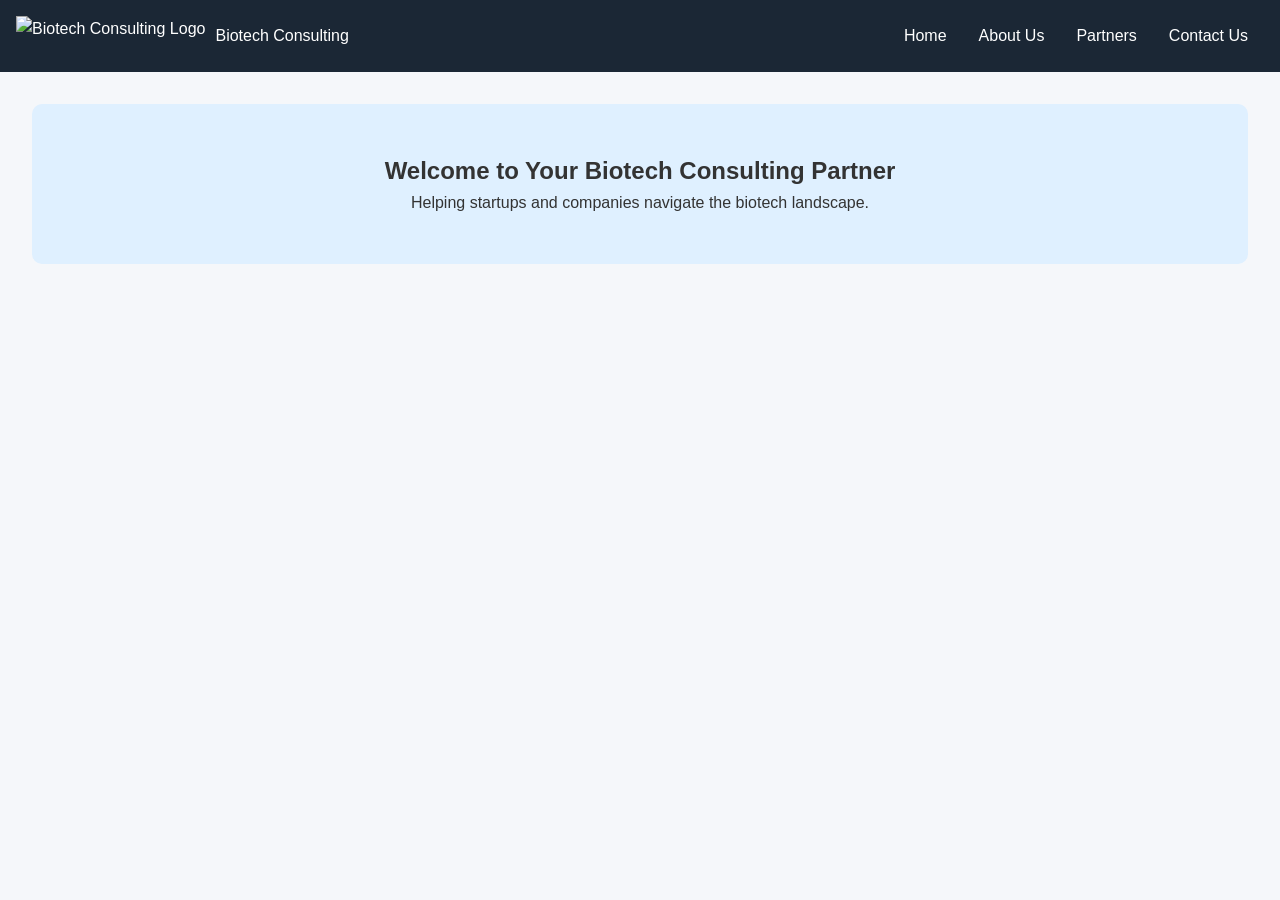
==== index.html @ 98f5be33 "Init commit" ====
<!DOCTYPE html>
<html lang="en">
<head>
  <meta charset="UTF-8" />
  <meta name="viewport" content="width=device-width, initial-scale=1.0"/>
  <title>Biotech Consulting</title>
  <link rel="stylesheet" href="styles.css" />
</head>
<body>
  <header>
    <div class="logo">
      <img src="logo.png" alt="Biotech Consulting Logo" />
      <span>Biotech Consulting</span>
    </div>
    <nav>
      <input type="checkbox" id="menu-toggle" />
      <label for="menu-toggle" class="menu-icon">&#9776;</label>
      <ul class="menu">
        <li><a href="index.html">Home</a></li>
        <li><a href="about.html">About Us</a></li>
        <li><a href="partners.html">Partners</a></li>
        <li><a href="contact.html">Contact Us</a></li>
      </ul>
    </nav>
  </header>

  <main>
    <section class="hero">
      <h1>Welcome to Your Biotech Consulting Partner</h1>
      <p>Helping startups and companies navigate the biotech landscape.</p>
    </section>
  </main>
</body>
</html>
---- styles.css ----
* {
  margin: 0;
  padding: 0;
  box-sizing: border-box;
}

body {
  font-family: Arial, sans-serif;
  line-height: 1.6;
  background: #f5f7fa;
  color: #333;
}

header {
  display: flex;
  justify-content: space-between;
  align-items: center;
  background-color: #1b2735;
  color: white;
  padding: 1em;
  position: sticky;
  top: 0;
  z-index: 1000;
}

.logo {
  display: flex;
  align-items: center;
}

.logo img {
  height: 40px;
  margin-right: 10px;
}

nav {
  position: relative;
}

.menu {
  display: flex;
  list-style: none;
}

.menu li a {
  color: white;
  text-decoration: none;
  padding: 0.5em 1em;
}

.menu-icon {
  display: none;
  font-size: 26px;
  cursor: pointer;
}

#menu-toggle {
  display: none;
}

/* Responsive Menu */
@media (max-width: 768px) {
  .menu {
    display: none;
    flex-direction: column;
    position: absolute;
    background-color: #1b2735;
    top: 60px;
    right: 0;
    width: 200px;
  }

  #menu-toggle:checked + .menu-icon + .menu {
    display: flex;
  }

  .menu-icon {
    display: block;
  }
}

main {
  padding: 2em;
  text-align: center;
}

.hero {
  padding: 3em 1em;
  background: #dff0ff;
  border-radius: 10px;
}
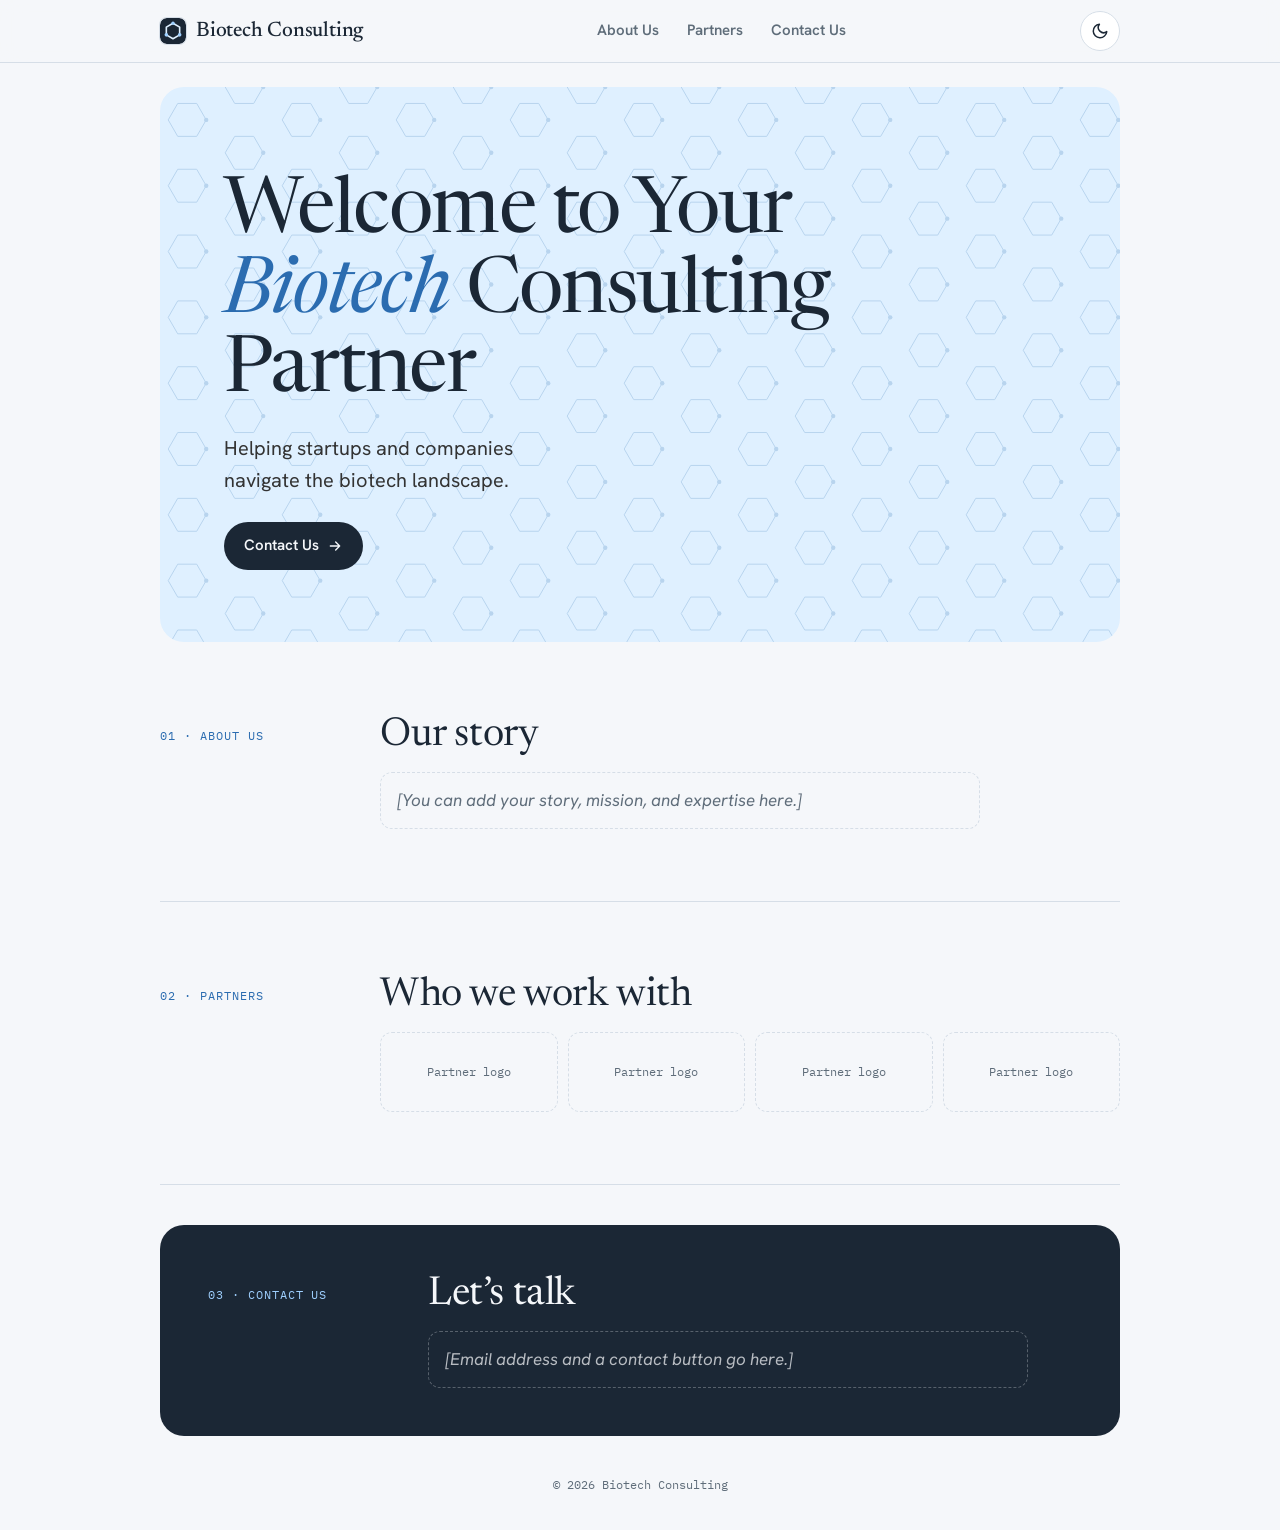
==== commit 866df1b8: "Redesign as a modern, phone-friendly single page Same words and navy / light-blue palette, now with " ====
--- a/index.html
+++ b/index.html
@@ -1,34 +1,124 @@
-<!DOCTYPE html>
+<!doctype html>
 <html lang="en">
 <head>
-  <meta charset="UTF-8" />
-  <meta name="viewport" content="width=device-width, initial-scale=1.0"/>
+  <meta charset="utf-8">
+  <meta name="viewport" content="width=device-width, initial-scale=1, viewport-fit=cover">
   <title>Biotech Consulting</title>
-  <link rel="stylesheet" href="styles.css" />
+  <link rel="icon" type="image/svg+xml" href="assets/brand/bc-logo.svg">
+  <meta name="description" content="Helping startups and companies navigate the biotech landscape.">
+  <meta name="theme-color" content="#F5F7FA">
+
+  <!-- Theme boot: runs before the stylesheet so a stored choice never flashes the other theme. -->
+  <script>
+    (function () {
+      var stored = null;
+      try { stored = localStorage.getItem("bc.theme"); } catch (e) {}
+      if (stored === "light" || stored === "dark") document.documentElement.setAttribute("data-theme", stored);
+    })();
+  </script>
+
+  <link rel="preconnect" href="https://fonts.googleapis.com">
+  <link rel="preconnect" href="https://fonts.gstatic.com" crossorigin>
+  <link rel="stylesheet" href="https://fonts.googleapis.com/css2?family=Newsreader:ital,opsz,wght@0,6..72,400;0,6..72,500;1,6..72,400&family=Hanken+Grotesk:wght@400;500;600&family=IBM+Plex+Mono:wght@400;500&display=swap">
+  <link rel="stylesheet" href="styles.css?v=__BUILD__">
 </head>
 <body>
-  <header>
-    <div class="logo">
-      <img src="logo.png" alt="Biotech Consulting Logo" />
-      <span>Biotech Consulting</span>
+  <header class="topbar">
+    <div class="wrap topbar-inner">
+      <a class="mark" href="#top">
+        <img src="assets/brand/bc-logo.svg" alt="" width="26" height="26">
+        Biotech Consulting
+      </a>
+      <nav class="topnav" id="topnav" aria-label="Sections">
+        <a href="#about" data-section="about">About Us</a>
+        <a href="#partners" data-section="partners">Partners</a>
+        <a href="#contact" data-section="contact">Contact Us</a>
+      </nav>
+      <div class="topbar-actions">
+        <button class="icon-btn" id="theme-toggle" type="button" aria-label="Switch to dark theme">
+          <svg class="i-moon" viewBox="0 0 24 24" fill="none" stroke="currentColor" stroke-width="2" stroke-linecap="round" stroke-linejoin="round" aria-hidden="true"><path d="M21 12.8A9 9 0 1 1 11.2 3a7 7 0 0 0 9.8 9.8Z"/></svg>
+          <svg class="i-sun" viewBox="0 0 24 24" fill="none" stroke="currentColor" stroke-width="2" stroke-linecap="round" aria-hidden="true"><circle cx="12" cy="12" r="4"/><path d="M12 2v2M12 20v2M4.9 4.9l1.4 1.4M17.7 17.7l1.4 1.4M2 12h2M20 12h2M4.9 19.1l1.4-1.4M17.7 6.3l1.4-1.4"/></svg>
+        </button>
+        <button class="menu-btn" id="menu-open" type="button" aria-haspopup="dialog" aria-controls="menu">
+          <svg viewBox="0 0 24 24" fill="none" stroke="currentColor" stroke-width="2" stroke-linecap="round" aria-hidden="true"><path d="M4 7h16M4 12h16M4 17h16"/></svg>
+          Menu
+        </button>
+      </div>
     </div>
-    <nav>
-      <input type="checkbox" id="menu-toggle" />
-      <label for="menu-toggle" class="menu-icon">&#9776;</label>
-      <ul class="menu">
-        <li><a href="index.html">Home</a></li>
-        <li><a href="about.html">About Us</a></li>
-        <li><a href="partners.html">Partners</a></li>
-        <li><a href="contact.html">Contact Us</a></li>
-      </ul>
-    </nav>
   </header>
 
-  <main>
+  <main class="wrap" id="top">
     <section class="hero">
-      <h1>Welcome to Your Biotech Consulting Partner</h1>
-      <p>Helping startups and companies navigate the biotech landscape.</p>
+      <canvas id="lattice" aria-hidden="true"></canvas>
+      <div class="hero-text">
+        <h1>Welcome to Your <i>Biotech</i> Consulting Partner</h1>
+        <p class="lede">Helping startups and companies navigate the biotech landscape.</p>
+        <a class="btn btn-primary" href="#contact">
+          Contact Us
+          <svg viewBox="0 0 24 24" fill="none" stroke="currentColor" stroke-width="2" stroke-linecap="round" stroke-linejoin="round" aria-hidden="true"><path d="M5 12h14M13 6l6 6-6 6"/></svg>
+        </a>
+      </div>
+    </section>
+
+    <nav class="chips" aria-label="Jump to section">
+      <a href="#about">About Us</a>
+      <a href="#partners">Partners</a>
+      <a href="#contact">Contact Us</a>
+    </nav>
+
+    <section class="section" id="about">
+      <div class="num">01 · About Us</div>
+      <div class="section-body">
+        <h2>Our story</h2>
+        <p class="placeholder">[You can add your story, mission, and expertise here.]</p>
+      </div>
+    </section>
+
+    <section class="section" id="partners">
+      <div class="num">02 · Partners</div>
+      <div class="section-body">
+        <h2>Who we work with</h2>
+        <ul class="partners">
+          <li>Partner logo</li>
+          <li>Partner logo</li>
+          <li>Partner logo</li>
+          <li>Partner logo</li>
+        </ul>
+      </div>
+    </section>
+
+    <section class="contact" id="contact">
+      <div class="num">03 · Contact Us</div>
+      <div class="section-body">
+        <h2>Let&rsquo;s talk</h2>
+        <p class="placeholder">[Email address and a contact button go here.]</p>
+      </div>
     </section>
   </main>
+
+  <footer class="wrap footer">© 2026 Biotech Consulting</footer>
+
+  <dialog class="sheet" id="menu" aria-label="Menu">
+    <div class="sheet-panel">
+      <div class="sheet-grip" aria-hidden="true"></div>
+      <div class="sheet-head">
+        <span class="sheet-title">Biotech Consulting</span>
+        <button class="icon-btn" id="menu-close" type="button" aria-label="Close menu">
+          <svg viewBox="0 0 24 24" fill="none" stroke="currentColor" stroke-width="2" stroke-linecap="round" aria-hidden="true"><path d="M6 6l12 12M18 6 6 18"/></svg>
+        </button>
+      </div>
+      <nav class="sheet-links" aria-label="Sections">
+        <a href="#top" data-section="top">Home</a>
+        <a href="#about" data-section="about">About Us</a>
+        <a href="#partners" data-section="partners">Partners</a>
+        <a href="#contact" data-section="contact">Contact Us</a>
+      </nav>
+    </div>
+  </dialog>
+
+  <script src="js/theme.js?v=__BUILD__" defer></script>
+  <script src="js/lattice.js?v=__BUILD__" defer></script>
+  <script src="js/menu.js?v=__BUILD__" defer></script>
+  <script src="js/section-nav.js?v=__BUILD__" defer></script>
 </body>
 </html>
--- a/styles.css
+++ b/styles.css
@@ -1,91 +1,241 @@
-* {
+/* One 1040px column. A frosted sticky header, a light-blue hero panel with a
+   drifting molecular lattice, numbered sections with a left label on wide
+   screens, and contact on a navy plate. */
+:root {
+  --navy: #1B2735;
+  --bg: #F5F7FA;
+  --surface: #FFFFFF;
+  --ink: #333333;
+  --head: #1B2735;
+  --muted: #5F6D7A;
+  --line: #D6DEE7;
+  --sky: #DFF0FF;
+  --lattice: #B8D4EE;
+  --accent: #2B6CB0;
+  --plate: #1B2735;
+  --btn: #1B2735;
+  --on-btn: #F5F7FA;
+  --on-plate: #F5F7FA;
+  --on-plate-muted: rgba(245, 247, 250, .72);
+  --plate-line: rgba(245, 247, 250, .28);
+  --scrim: rgba(12, 18, 26, .45);
+
+  --display: 'Newsreader', Georgia, 'Times New Roman', serif;
+  --body: 'Hanken Grotesk', 'Helvetica Neue', Arial, sans-serif;
+  --mono: 'IBM Plex Mono', ui-monospace, Menlo, monospace;
+
+  --col: 1040px;
+  --bar-h: 62px;
+  --ease: cubic-bezier(.32, .72, 0, 1);
+}
+@media (prefers-color-scheme: dark) {
+  :root:not([data-theme="light"]) {
+    --bg: #111821; --surface: #18222E; --ink: #D5DDE6; --head: #F5F7FA; --muted: #91A0AE;
+    --line: #2A3746; --sky: #1A2C3E; --lattice: #26415C; --accent: #8CC2F5; --plate: #0B1118; --btn: #DFF0FF; --on-btn: #1B2735;
+    --scrim: rgba(0, 0, 0, .6);
+    color-scheme: dark;
+  }
+}
+:root[data-theme="dark"] {
+  --bg: #111821; --surface: #18222E; --ink: #D5DDE6; --head: #F5F7FA; --muted: #91A0AE;
+  --line: #2A3746; --sky: #1A2C3E; --lattice: #26415C; --accent: #8CC2F5; --plate: #0B1118; --btn: #DFF0FF; --on-btn: #1B2735;
+  --scrim: rgba(0, 0, 0, .6);
+  color-scheme: dark;
+}
+
+/* ── Layout ─────────────────────────────────────────────────────────────── */
+*, *::before, *::after { box-sizing: border-box; }
+html {
+  touch-action: manipulation;
+  -webkit-text-size-adjust: 100%;
+  scroll-behavior: smooth;
+  scroll-padding-top: calc(var(--bar-h) + env(safe-area-inset-top, 0px) + 12px);
+}
+body {
   margin: 0;
-  padding: 0;
-  box-sizing: border-box;
-}
-
-body {
-  font-family: Arial, sans-serif;
-  line-height: 1.6;
-  background: #f5f7fa;
-  color: #333;
-}
-
-header {
-  display: flex;
-  justify-content: space-between;
-  align-items: center;
-  background-color: #1b2735;
-  color: white;
-  padding: 1em;
-  position: sticky;
-  top: 0;
-  z-index: 1000;
-}
-
-.logo {
-  display: flex;
-  align-items: center;
-}
-
-.logo img {
-  height: 40px;
-  margin-right: 10px;
-}
-
-nav {
-  position: relative;
-}
-
-.menu {
-  display: flex;
-  list-style: none;
-}
-
-.menu li a {
-  color: white;
-  text-decoration: none;
-  padding: 0.5em 1em;
-}
-
-.menu-icon {
-  display: none;
-  font-size: 26px;
-  cursor: pointer;
-}
-
-#menu-toggle {
-  display: none;
-}
-
-/* Responsive Menu */
-@media (max-width: 768px) {
-  .menu {
-    display: none;
-    flex-direction: column;
-    position: absolute;
-    background-color: #1b2735;
-    top: 60px;
-    right: 0;
-    width: 200px;
-  }
-
-  #menu-toggle:checked + .menu-icon + .menu {
-    display: flex;
-  }
-
-  .menu-icon {
-    display: block;
-  }
-}
-
-main {
-  padding: 2em;
-  text-align: center;
-}
-
+  background: var(--bg);
+  color: var(--ink);
+  font: 400 17px/1.6 var(--body);
+  padding-bottom: env(safe-area-inset-bottom, 0px);
+}
+.wrap {
+  max-width: var(--col);
+  margin-inline: auto;
+  padding-inline: max(16px, env(safe-area-inset-left, 0px), min(4vw, 40px));
+}
+img { max-width: 100%; }
+a { color: inherit; }
+a:focus-visible, button:focus-visible { outline: 2px solid var(--accent); outline-offset: 3px; border-radius: 6px; }
+
+/* ── Top bar ────────────────────────────────────────────────────────────── */
+.topbar {
+  position: sticky; top: 0; z-index: 10;
+  padding-top: env(safe-area-inset-top, 0px);
+  background: color-mix(in srgb, var(--bg) 86%, transparent);
+  -webkit-backdrop-filter: blur(12px); backdrop-filter: blur(12px);
+  border-bottom: 1px solid var(--line);
+}
+@supports not (backdrop-filter: blur(1px)) {
+  .topbar { background: var(--bg); }
+}
+.topbar-inner { display: flex; align-items: center; justify-content: space-between; gap: 16px; height: var(--bar-h); }
+.mark {
+  display: flex; align-items: center; gap: 10px; min-width: 0;
+  font: 500 21px/1 var(--display); letter-spacing: -.01em; color: var(--head); text-decoration: none;
+  white-space: nowrap;
+}
+.mark img { flex: none; border-radius: 7px; box-shadow: 0 0 0 1px var(--line); }
+.topnav { display: none; gap: 28px; align-self: stretch; }
+.topnav a {
+  display: flex; align-items: center; font: 600 15px/1 var(--body); color: var(--muted); text-decoration: none;
+  border-bottom: 2px solid transparent; margin-bottom: -1px;
+}
+.topnav a:hover { color: var(--head); }
+.topnav a[aria-current="true"] { color: var(--head); border-bottom-color: var(--accent); }
+.topbar-actions { display: flex; align-items: center; gap: 8px; flex: none; }
+
+.icon-btn {
+  display: inline-grid; place-items: center; width: 40px; height: 40px; flex: none;
+  border: 1px solid var(--line); border-radius: 999px; background: var(--surface);
+  color: var(--head); cursor: pointer; padding: 0; font-size: 16px;
+}
+.icon-btn:hover { border-color: var(--accent); }
+.icon-btn svg { width: 18px; height: 18px; }
+.i-sun { display: none; }
+:root[data-theme="dark"] .i-sun { display: block; }
+:root[data-theme="dark"] .i-moon { display: none; }
+@media (prefers-color-scheme: dark) {
+  :root:not([data-theme="light"]) .i-sun { display: block; }
+  :root:not([data-theme="light"]) .i-moon { display: none; }
+}
+.menu-btn {
+  display: inline-flex; align-items: center; gap: 8px; min-height: 40px; padding: 0 16px;
+  border: 0; border-radius: 999px; background: var(--btn); color: var(--on-btn);
+  font: 600 14px/1 var(--body); cursor: pointer;
+}
+.menu-btn svg { width: 16px; height: 16px; }
+
+/* ── Hero ───────────────────────────────────────────────────────────────── */
 .hero {
-  padding: 3em 1em;
-  background: #dff0ff;
-  border-radius: 10px;
-}
+  position: relative; overflow: hidden;
+  margin-top: 16px; padding: clamp(32px, 7vw, 88px) clamp(20px, 5vw, 64px) clamp(28px, 6vw, 72px);
+  border-radius: 24px; background: var(--sky);
+}
+.hero canvas { position: absolute; inset: 0; width: 100%; height: 100%; pointer-events: none; }
+.hero-text { position: relative; max-width: 620px; }
+h1 {
+  margin: 0 0 18px; font: 400 clamp(40px, 7.4vw, 78px)/1.02 var(--display);
+  letter-spacing: -.02em; color: var(--head); text-wrap: balance;
+}
+h1 i { color: var(--accent); }
+.lede { margin: 0 0 26px; font-size: clamp(17px, 2vw, 20px); max-width: 32ch; }
+.btn {
+  display: inline-flex; align-items: center; gap: 8px; min-height: 48px; padding: 0 20px;
+  border-radius: 999px; font: 600 15px/1 var(--body); text-decoration: none;
+  transition: transform .2s var(--ease), background-color .2s;
+}
+.btn svg { width: 16px; height: 16px; transition: transform .2s var(--ease); }
+.btn-primary { background: var(--btn); color: var(--on-btn); }
+.btn-primary:hover svg { transform: translateX(3px); }
+.btn:active { transform: scale(.97); }
+
+/* Quick jumps under the hero; the header carries the links above 820px. */
+.chips {
+  display: flex; gap: 8px; overflow-x: auto; scrollbar-width: none;
+  margin: 14px calc(-1 * max(16px, env(safe-area-inset-left, 0px), min(4vw, 40px))) 0;
+  padding: 2px max(16px, env(safe-area-inset-left, 0px), min(4vw, 40px));
+}
+.chips::-webkit-scrollbar { display: none; }
+.chips a {
+  flex: none; display: flex; align-items: center; min-height: 44px; padding: 0 16px;
+  border: 1px solid var(--line); border-radius: 999px; background: var(--surface);
+  font: 600 14px/1 var(--body); color: var(--head); text-decoration: none;
+}
+.chips a:hover { border-color: var(--accent); }
+
+/* ── Sections ───────────────────────────────────────────────────────────── */
+.section, .contact { display: grid; grid-template-columns: 1fr; gap: 6px 40px; }
+.section { padding-block: clamp(32px, 6vw, 72px); border-bottom: 1px solid var(--line); }
+.section:last-of-type { border-bottom: 0; }
+.section-body { min-width: 0; }
+.num { font: 400 12px/1.6 var(--mono); letter-spacing: .08em; color: var(--accent); text-transform: uppercase; }
+h2 { margin: 0 0 14px; font: 400 clamp(28px, 4vw, 40px)/1.1 var(--display); letter-spacing: -.01em; color: var(--head); text-wrap: balance; }
+.placeholder {
+  margin: 0; max-width: 60ch; padding: 14px 16px;
+  border: 1px dashed var(--line); border-radius: 12px; color: var(--muted); font-style: italic;
+}
+.partners {
+  list-style: none; margin: 0; padding: 0;
+  display: grid; grid-template-columns: repeat(2, minmax(0, 1fr)); gap: 10px;
+}
+@media (min-width: 600px) { .partners { grid-template-columns: repeat(4, minmax(0, 1fr)); } }
+.partners li {
+  display: grid; place-items: center; height: 80px; padding: 8px;
+  border: 1px dashed var(--line); border-radius: 12px;
+  font: 400 12px/1.3 var(--mono); color: var(--muted); text-align: center;
+}
+
+/* Fixed navy plate: it reads as the same object in both themes. */
+.contact {
+  margin-block: clamp(16px, 4vw, 40px) 24px; padding: clamp(24px, 5vw, 48px);
+  border-radius: 24px; background: var(--plate); color: var(--on-plate);
+}
+.contact .num { color: #9FD0FF; }
+.contact h2 { color: var(--on-plate); }
+.contact .placeholder { border-color: var(--plate-line); color: var(--on-plate-muted); }
+
+.footer { padding-block: 16px 36px; text-align: center; font: 400 12px/1.5 var(--mono); color: var(--muted); }
+
+/* ── Menu sheet ─────────────────────────────────────────────────────────── */
+.sheet {
+  width: 100%; max-width: 100%; height: 100%; max-height: 100%; margin: 0; padding: 0; border: 0;
+  background: transparent; overflow: hidden;
+}
+.sheet::backdrop { background: var(--scrim); }
+.sheet[open]::backdrop { animation: fade-in .25s ease both; }
+.sheet-panel {
+  position: absolute; left: 0; right: 0; bottom: 0;
+  max-width: 560px; margin-inline: auto;
+  padding: 8px 16px calc(20px + env(safe-area-inset-bottom, 0px));
+  background: var(--surface); color: var(--ink);
+  border-radius: 24px 24px 0 0; box-shadow: 0 -18px 40px -20px rgba(0, 0, 0, .4);
+}
+.sheet[open] .sheet-panel { animation: sheet-up .32s var(--ease) both; }
+.sheet.is-closing .sheet-panel { animation: sheet-down .22s ease-in both; }
+.sheet.is-closing::backdrop { animation: fade-out .22s ease-in both; }
+.sheet-grip { width: 40px; height: 4px; margin: 4px auto 10px; border-radius: 999px; background: var(--line); }
+.sheet-head { display: flex; align-items: center; justify-content: space-between; gap: 12px; padding-bottom: 8px; }
+.sheet-title { font: 500 20px/1.2 var(--display); color: var(--head); }
+.sheet-links { display: flex; flex-direction: column; }
+.sheet-links a {
+  display: flex; align-items: center; min-height: 56px; padding: 0 4px;
+  border-top: 1px solid var(--line);
+  font: 400 26px/1 var(--display); color: var(--head); text-decoration: none;
+}
+.sheet-links a[aria-current="true"] { color: var(--accent); }
+@keyframes sheet-up { from { transform: translateY(100%); } }
+@keyframes sheet-down { to { transform: translateY(100%); } }
+@keyframes fade-in { from { opacity: 0; } }
+@keyframes fade-out { to { opacity: 0; } }
+body.is-locked { overflow: hidden; }
+
+/* ── Tiers ──────────────────────────────────────────────────────────────── */
+@media (min-width: 820px) {
+  .topnav { display: flex; }
+  .menu-btn, .chips { display: none; }
+  .section, .contact { grid-template-columns: 180px minmax(0, 1fr); }
+  .num { padding-top: 12px; }
+  .hero { margin-top: 24px; }
+  .section:first-of-type { margin-top: 16px; }
+}
+@media (max-width: 380px) {
+  .mark { font-size: 18px; }
+}
+
+@media (prefers-reduced-motion: reduce) {
+  html { scroll-behavior: auto; }
+  *, *::before, *::after { animation: none !important; transition: none !important; }
+}
+
+/* 16px floor on anything focusable that takes text, so iOS never auto-zooms on focus. */
+input, select, textarea { font-size: max(16px, 1em); }
